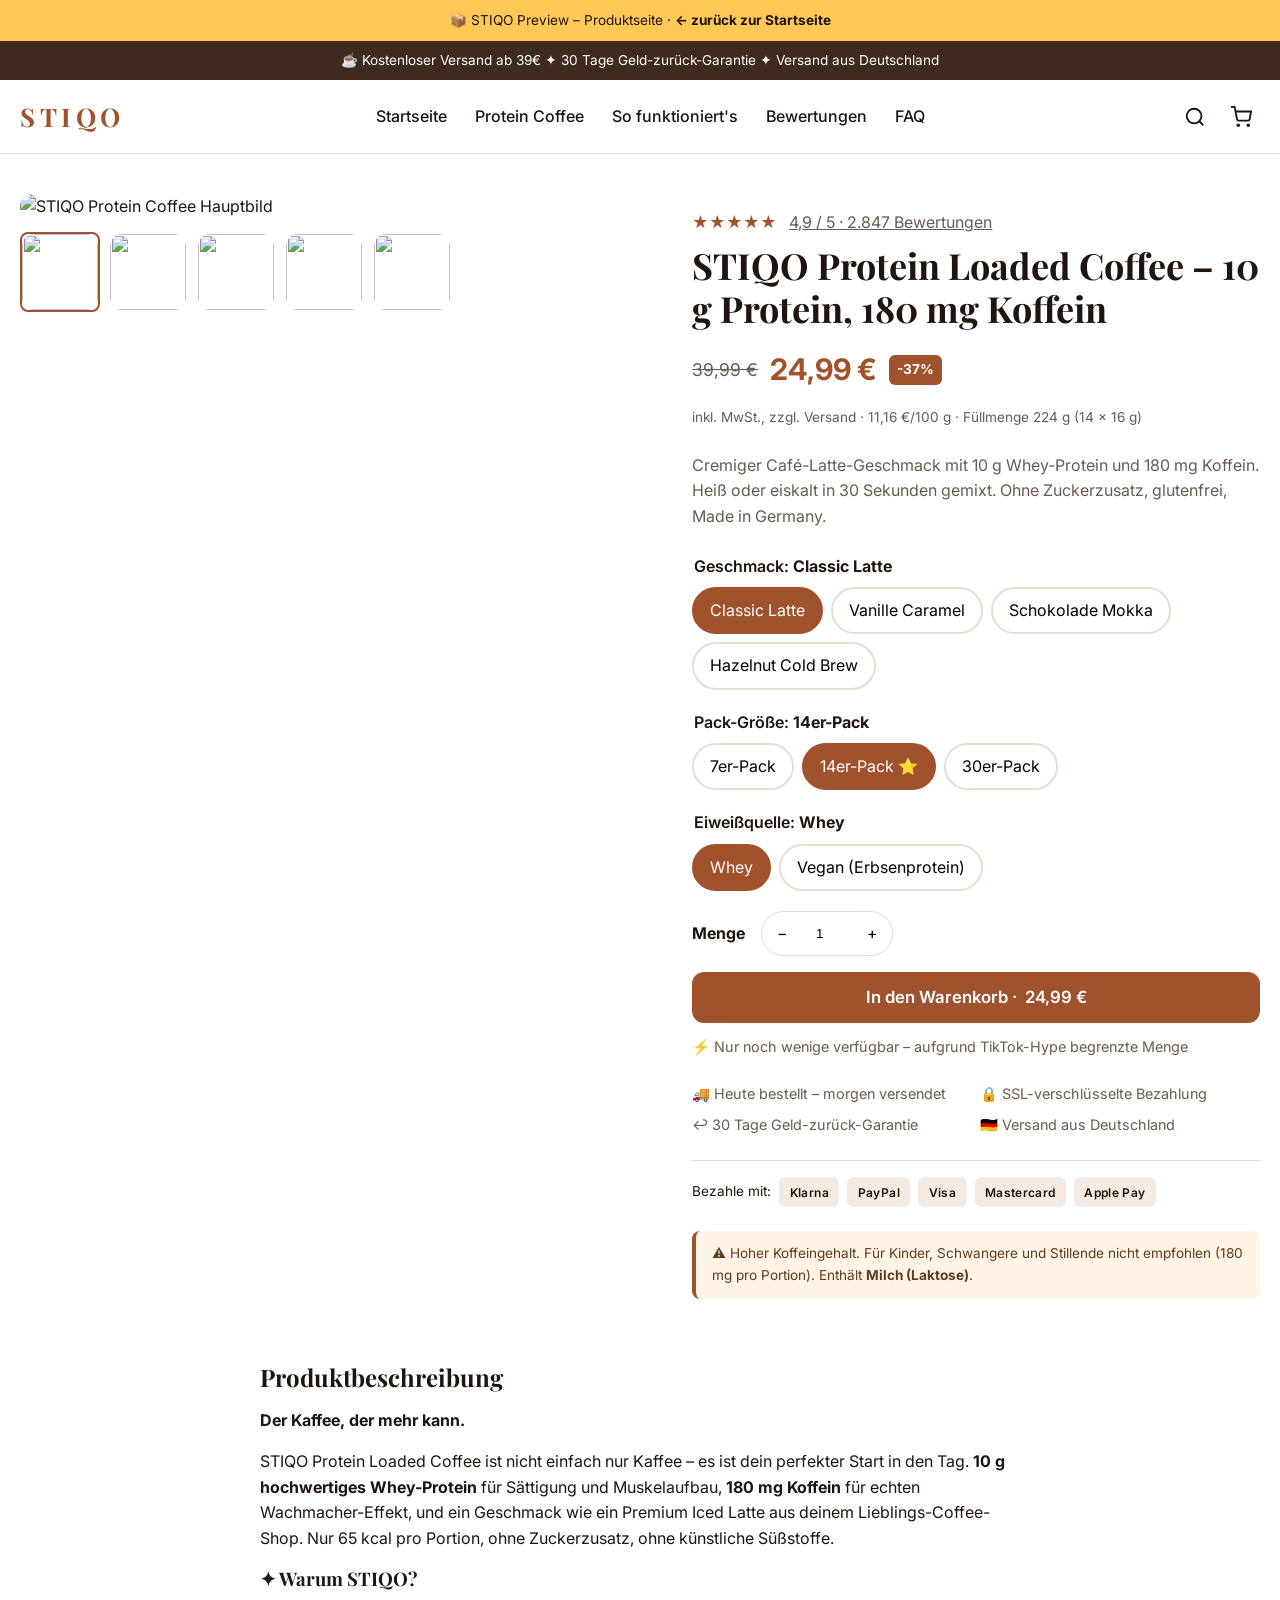
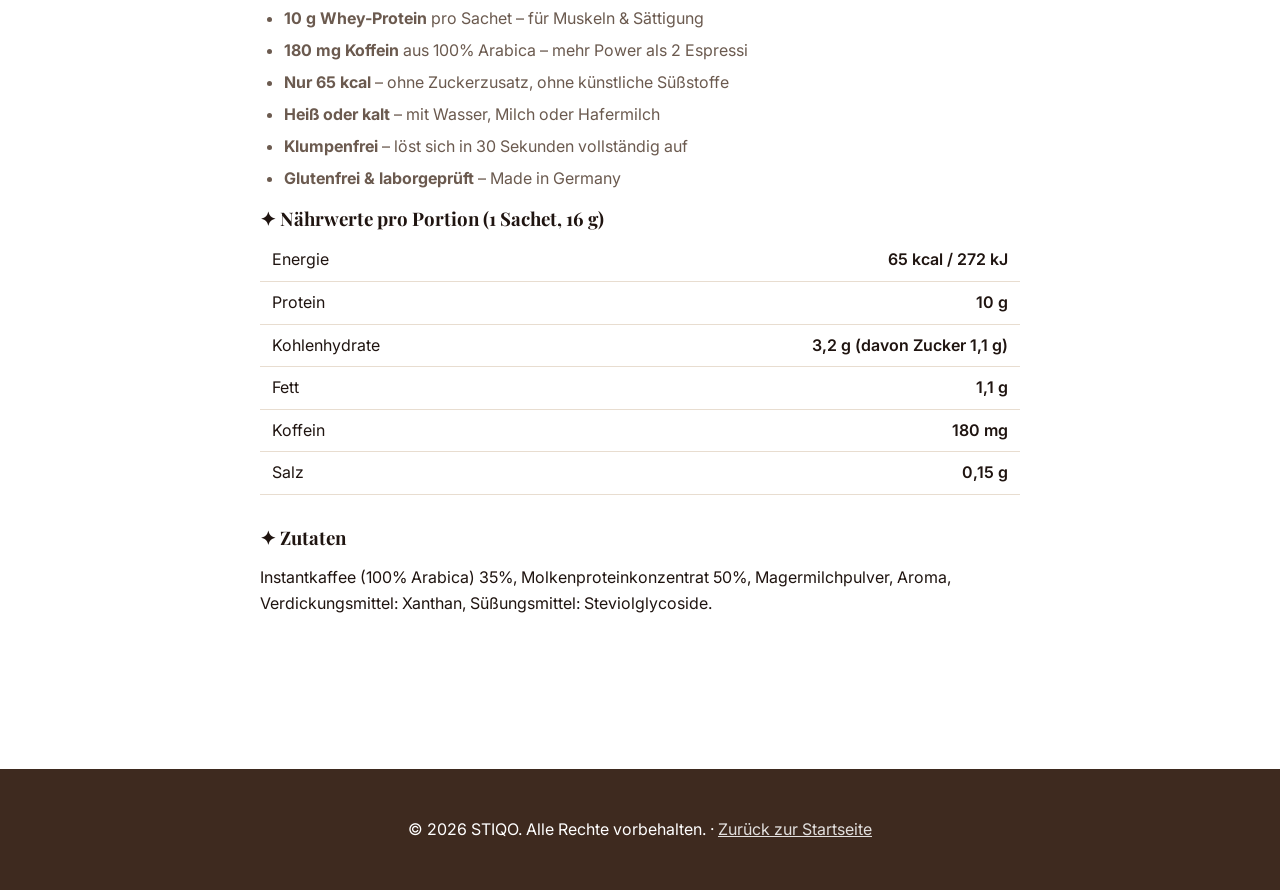
==== docs/product.html @ 2937c7e0 "feat: add static HTML preview of STIQO theme (index + product page)" ====
<!doctype html>
<html lang="de">
<head>
<meta charset="utf-8">
<meta name="viewport" content="width=device-width,initial-scale=1">
<title>STIQO Protein Loaded Coffee – 10g Protein, 180mg Koffein | 14er-Pack</title>
<link rel="stylesheet" href="index.html"><!-- ignored -->
<link href="https://fonts.googleapis.com/css2?family=Inter:wght@400;500;600;700&family=Playfair+Display:wght@700&display=swap" rel="stylesheet">
<style>
  :root{
    --color-primary:#A0522D;--color-secondary:#3E2A1F;--color-accent:#F4ECE2;
    --color-text:#1F1410;--color-bg:#FFFFFF;--color-muted:#6B5A4F;--color-border:#E8DDD0;
    --font-body:'Inter',sans-serif;--font-heading:'Playfair Display',serif;
    --page-width:1280px;--radius:12px;
  }
  *,*::before,*::after{box-sizing:border-box}
  body{margin:0;font-family:var(--font-body);color:var(--color-text);background:#fff;line-height:1.6}
  img{max-width:100%;display:block;height:auto}a{color:inherit;text-decoration:none}
  button{font:inherit;cursor:pointer;border:0;background:none}
  h1,h2,h3,h4{font-family:var(--font-heading);margin:0 0 .5em;line-height:1.2}
  .container{max-width:var(--page-width);margin:0 auto;padding:0 20px}
  .btn{display:inline-flex;align-items:center;justify-content:center;gap:.5rem;padding:.85rem 1.5rem;border-radius:var(--radius);font-weight:600;transition:.15s;line-height:1}
  .btn--primary{background:var(--color-primary);color:#fff}
  .btn--primary:hover{transform:translateY(-1px);filter:brightness(1.05)}
  .btn--lg{padding:1.05rem 1.75rem;font-size:1.05rem}
  .btn--block{display:flex;width:100%}

  .preview-bar{background:#FFC857;color:#1F1410;text-align:center;padding:.6rem 1rem;font-size:.85rem}
  .announcement-bar{background:var(--color-secondary);color:#fff;font-size:.85rem;padding:.55rem 0;text-align:center}
  .site-header{position:sticky;top:0;z-index:50;background:#fff;border-bottom:1px solid var(--color-border)}
  .site-header__inner{display:grid;grid-template-columns:auto 1fr auto;align-items:center;gap:1.5rem;padding:1rem 20px;max-width:var(--page-width);margin:0 auto}
  .logo-text{font-family:var(--font-heading);font-size:1.6rem;font-weight:700;letter-spacing:.18em;color:var(--color-primary)}
  .site-nav{display:flex;gap:1.75rem;justify-content:center}
  .site-nav a{font-weight:500}
  .site-header__actions{display:flex;gap:.5rem;align-items:center}
  .header-icon{padding:.5rem;border-radius:999px;display:inline-flex}

  .product-page{padding:2.5rem 0 4rem}
  .product-grid{display:grid;grid-template-columns:1.1fr 1fr;gap:3rem;align-items:start}
  .gallery img{width:100%;border-radius:var(--radius)}
  .gallery__thumbs{display:flex;gap:.5rem;margin-top:.75rem;flex-wrap:wrap}
  .gallery__thumb{width:80px;height:80px;border-radius:8px;overflow:hidden;border:2px solid transparent;cursor:pointer;padding:0}
  .gallery__thumb.active{border-color:var(--color-primary)}
  .gallery__thumb img{width:100%;height:100%;object-fit:cover}

  .info__rating{color:var(--color-primary);font-weight:600;margin-bottom:.5rem}
  .info__rating a{color:var(--color-muted);font-weight:400;margin-left:.5rem;text-decoration:underline}
  .info__title{font-size:clamp(1.6rem,3vw,2.25rem);margin-bottom:1rem}
  .info__price{display:flex;gap:.75rem;align-items:center;flex-wrap:wrap;margin-bottom:.25rem}
  .price-compare{color:var(--color-muted);text-decoration:line-through;font-size:1.1rem}
  .price-current{color:var(--color-primary);font-size:1.85rem;font-weight:700}
  .price-badge{background:var(--color-primary);color:#fff;padding:.25rem .5rem;border-radius:6px;font-size:.85rem;font-weight:700}
  .info__tax{font-size:.85rem;color:var(--color-muted);margin-bottom:1.5rem}
  .info__short{color:var(--color-muted);margin-bottom:1.5rem}

  .opt{border:0;padding:0;margin:0 0 1.25rem}
  .opt legend{font-weight:600;margin-bottom:.5rem}
  .opt__values{display:flex;gap:.5rem;flex-wrap:wrap}
  .pill{padding:.55rem 1rem;border:2px solid var(--color-border);border-radius:999px;cursor:pointer;background:#fff}
  .pill.active{border-color:var(--color-primary);background:var(--color-primary);color:#fff}

  .qty-row{display:flex;align-items:center;gap:1rem;margin-bottom:1rem}
  .qty{display:inline-flex;border:1px solid var(--color-border);border-radius:999px;overflow:hidden}
  .qty button{padding:.55rem .9rem}
  .qty input{width:50px;text-align:center;border:0;padding:.55rem 0}

  .stock{font-size:.9rem;color:var(--color-muted);margin-top:.75rem}
  .trust-list{list-style:none;padding:0;margin:1.5rem 0;display:grid;grid-template-columns:1fr 1fr;gap:.5rem;font-size:.9rem;color:var(--color-muted)}
  .payments{display:flex;flex-wrap:wrap;gap:.5rem;align-items:center;padding-top:1rem;border-top:1px solid var(--color-border);font-size:.85rem;margin-top:.75rem}
  .payment-badge{padding:.35rem .65rem;background:var(--color-accent);border-radius:6px;font-weight:600;font-size:.75rem;letter-spacing:.03em}

  .description{padding:2.5rem 0;max-width:760px;margin:0 auto}
  .description h2{margin-bottom:1rem}
  .description ul{padding-left:1.5rem;color:var(--color-muted)}
  .description li{margin-bottom:.4rem}
  .nutri{width:100%;border-collapse:collapse;margin-top:.5rem}
  .nutri td{padding:.5rem .75rem;border-bottom:1px solid var(--color-border)}
  .nutri td:last-child{text-align:right;font-weight:600}

  .legal-warning{background:#FFF4E6;border-left:4px solid #A0522D;padding:.75rem 1rem;border-radius:8px;font-size:.85rem;color:#5C3D1E;margin:1.5rem 0}

  .site-footer{background:var(--color-secondary);color:#fff;padding:2rem 0;text-align:center;margin-top:2rem}
  .site-footer a{color:rgba(255,255,255,.85);text-decoration:underline}

  @media (max-width:860px){.product-grid{grid-template-columns:1fr}.site-nav{display:none}}
</style>
</head>
<body>

<div class="preview-bar">
  📦 STIQO Preview – Produktseite ·
  <a href="index.html"><strong>← zurück zur Startseite</strong></a>
</div>

<div class="announcement-bar">☕ Kostenloser Versand ab 39€ ✦ 30 Tage Geld-zurück-Garantie ✦ Versand aus Deutschland</div>

<header class="site-header">
  <div class="site-header__inner">
    <a href="index.html"><span class="logo-text">STIQO</span></a>
    <nav class="site-nav">
      <a href="index.html">Startseite</a>
      <a href="product.html">Protein Coffee</a>
      <a href="index.html#how">So funktioniert's</a>
      <a href="index.html#reviews">Bewertungen</a>
      <a href="index.html#faq">FAQ</a>
    </nav>
    <div class="site-header__actions">
      <a href="#" class="header-icon">
        <svg width="22" height="22" viewBox="0 0 24 24" fill="none" stroke="currentColor" stroke-width="2"><circle cx="11" cy="11" r="8"/><line x1="21" y1="21" x2="16.65" y2="16.65"/></svg>
      </a>
      <a href="#" class="header-icon">
        <svg width="22" height="22" viewBox="0 0 24 24" fill="none" stroke="currentColor" stroke-width="2"><circle cx="9" cy="21" r="1"/><circle cx="20" cy="21" r="1"/><path d="M1 1h4l2.7 13.4a2 2 0 0 0 2 1.6h9.7a2 2 0 0 0 2-1.6L23 6H6"/></svg>
      </a>
    </div>
  </div>
</header>

<main class="product-page">
  <div class="container product-grid">
    <div class="gallery">
      <img id="mainImg" src="https://images.unsplash.com/photo-1517959105821-eaf2591984ca?auto=format&fit=crop&w=1200&q=85" alt="STIQO Protein Coffee Hauptbild">
      <div class="gallery__thumbs">
        <button class="gallery__thumb active" data-img="https://images.unsplash.com/photo-1517959105821-eaf2591984ca?auto=format&fit=crop&w=1200&q=85"><img src="https://images.unsplash.com/photo-1517959105821-eaf2591984ca?auto=format&fit=crop&w=200&q=70" alt=""></button>
        <button class="gallery__thumb" data-img="https://images.unsplash.com/photo-1514432324607-a09d9b4aefdd?auto=format&fit=crop&w=1200&q=85"><img src="https://images.unsplash.com/photo-1514432324607-a09d9b4aefdd?auto=format&fit=crop&w=200&q=70" alt=""></button>
        <button class="gallery__thumb" data-img="https://images.unsplash.com/photo-1461023058943-07fcbe16d735?auto=format&fit=crop&w=1200&q=85"><img src="https://images.unsplash.com/photo-1461023058943-07fcbe16d735?auto=format&fit=crop&w=200&q=70" alt=""></button>
        <button class="gallery__thumb" data-img="https://images.unsplash.com/photo-1459755486867-b55449bb39ff?auto=format&fit=crop&w=1200&q=85"><img src="https://images.unsplash.com/photo-1459755486867-b55449bb39ff?auto=format&fit=crop&w=200&q=70" alt=""></button>
        <button class="gallery__thumb" data-img="https://images.unsplash.com/photo-1498804103079-a6351b050096?auto=format&fit=crop&w=1200&q=85"><img src="https://images.unsplash.com/photo-1498804103079-a6351b050096?auto=format&fit=crop&w=200&q=70" alt=""></button>
      </div>
    </div>

    <div class="info">
      <p class="info__rating">★★★★★ <a href="#">4,9 / 5 · 2.847 Bewertungen</a></p>
      <h1 class="info__title">STIQO Protein Loaded Coffee – 10 g Protein, 180 mg Koffein</h1>

      <div class="info__price">
        <span class="price-compare">39,99 €</span>
        <span class="price-current">24,99 €</span>
        <span class="price-badge">-37%</span>
      </div>
      <p class="info__tax">inkl. MwSt., zzgl. Versand · 11,16 €/100 g · Füllmenge 224 g (14 × 16 g)</p>

      <p class="info__short">Cremiger Café-Latte-Geschmack mit 10 g Whey-Protein und 180 mg Koffein. Heiß oder eiskalt in 30 Sekunden gemixt. Ohne Zuckerzusatz, glutenfrei, Made in Germany.</p>

      <fieldset class="opt">
        <legend>Geschmack: <strong id="selFlavor">Classic Latte</strong></legend>
        <div class="opt__values">
          <button class="pill active" data-set="flavor" data-val="Classic Latte">Classic Latte</button>
          <button class="pill" data-set="flavor" data-val="Vanille Caramel">Vanille Caramel</button>
          <button class="pill" data-set="flavor" data-val="Schokolade Mokka">Schokolade Mokka</button>
          <button class="pill" data-set="flavor" data-val="Hazelnut Cold Brew">Hazelnut Cold Brew</button>
        </div>
      </fieldset>

      <fieldset class="opt">
        <legend>Pack-Größe: <strong id="selSize">14er-Pack</strong></legend>
        <div class="opt__values">
          <button class="pill" data-set="size" data-val="7er-Pack" data-price="14,99">7er-Pack</button>
          <button class="pill active" data-set="size" data-val="14er-Pack" data-price="24,99">14er-Pack ⭐</button>
          <button class="pill" data-set="size" data-val="30er-Pack" data-price="44,99">30er-Pack</button>
        </div>
      </fieldset>

      <fieldset class="opt">
        <legend>Eiweißquelle: <strong id="selSource">Whey</strong></legend>
        <div class="opt__values">
          <button class="pill active" data-set="source" data-val="Whey">Whey</button>
          <button class="pill" data-set="source" data-val="Vegan (Erbsenprotein)">Vegan (Erbsenprotein)</button>
        </div>
      </fieldset>

      <div class="qty-row">
        <strong>Menge</strong>
        <div class="qty"><button id="qDown">−</button><input id="qty" type="number" value="1" min="1"><button id="qUp">+</button></div>
      </div>

      <button class="btn btn--primary btn--lg btn--block" id="atc">In den Warenkorb · <span id="atcPrice">24,99 €</span></button>
      <p class="stock">⚡ Nur noch wenige verfügbar – aufgrund TikTok-Hype begrenzte Menge</p>

      <ul class="trust-list">
        <li>🚚 Heute bestellt – morgen versendet</li>
        <li>🔒 SSL-verschlüsselte Bezahlung</li>
        <li>↩ 30 Tage Geld-zurück-Garantie</li>
        <li>🇩🇪 Versand aus Deutschland</li>
      </ul>

      <div class="payments">
        <span>Bezahle mit:</span>
        <span class="payment-badge">Klarna</span>
        <span class="payment-badge">PayPal</span>
        <span class="payment-badge">Visa</span>
        <span class="payment-badge">Mastercard</span>
        <span class="payment-badge">Apple Pay</span>
      </div>

      <div class="legal-warning">
        ⚠ Hoher Koffeingehalt. Für Kinder, Schwangere und Stillende nicht empfohlen (180 mg pro Portion). Enthält <strong>Milch (Laktose)</strong>.
      </div>
    </div>
  </div>

  <div class="container description">
    <h2>Produktbeschreibung</h2>
    <p><strong>Der Kaffee, der mehr kann.</strong></p>
    <p>STIQO Protein Loaded Coffee ist nicht einfach nur Kaffee – es ist dein perfekter Start in den Tag. <strong>10 g hochwertiges Whey-Protein</strong> für Sättigung und Muskelaufbau, <strong>180 mg Koffein</strong> für echten Wachmacher-Effekt, und ein Geschmack wie ein Premium Iced Latte aus deinem Lieblings-Coffee-Shop. Nur 65 kcal pro Portion, ohne Zuckerzusatz, ohne künstliche Süßstoffe.</p>

      <h3>✦ Warum STIQO?</h3>
      <ul>
        <li><strong>10 g Whey-Protein</strong> pro Sachet – für Muskeln & Sättigung</li>
        <li><strong>180 mg Koffein</strong> aus 100% Arabica – mehr Power als 2 Espressi</li>
        <li><strong>Nur 65 kcal</strong> – ohne Zuckerzusatz, ohne künstliche Süßstoffe</li>
        <li><strong>Heiß oder kalt</strong> – mit Wasser, Milch oder Hafermilch</li>
        <li><strong>Klumpenfrei</strong> – löst sich in 30 Sekunden vollständig auf</li>
        <li><strong>Glutenfrei & laborgeprüft</strong> – Made in Germany</li>
      </ul>

      <h3>✦ Nährwerte pro Portion (1 Sachet, 16 g)</h3>
      <table class="nutri">
        <tr><td>Energie</td><td>65 kcal / 272 kJ</td></tr>
        <tr><td>Protein</td><td>10 g</td></tr>
        <tr><td>Kohlenhydrate</td><td>3,2 g (davon Zucker 1,1 g)</td></tr>
        <tr><td>Fett</td><td>1,1 g</td></tr>
        <tr><td>Koffein</td><td>180 mg</td></tr>
        <tr><td>Salz</td><td>0,15 g</td></tr>
      </table>

      <h3 style="margin-top:2rem">✦ Zutaten</h3>
      <p>Instantkaffee (100% Arabica) 35%, Molkenproteinkonzentrat 50%, Magermilchpulver, Aroma, Verdickungsmittel: Xanthan, Süßungsmittel: Steviolglycoside.</p>
  </div>
</main>

<footer class="site-footer">
  <p>&copy; 2026 STIQO. Alle Rechte vorbehalten. · <a href="index.html">Zurück zur Startseite</a></p>
</footer>

<script>
  // gallery
  document.querySelectorAll('.gallery__thumb').forEach(t=>{
    t.addEventListener('click',()=>{
      document.querySelectorAll('.gallery__thumb').forEach(x=>x.classList.remove('active'));
      t.classList.add('active');
      document.getElementById('mainImg').src = t.dataset.img;
    });
  });
  // pills
  const sel = {flavor:'Classic Latte',size:'14er-Pack',source:'Whey'};
  const price = {'7er-Pack':'14,99','14er-Pack':'24,99','30er-Pack':'44,99'};
  document.querySelectorAll('.pill').forEach(p=>{
    p.addEventListener('click',()=>{
      document.querySelectorAll('.pill[data-set="'+p.dataset.set+'"]').forEach(x=>x.classList.remove('active'));
      p.classList.add('active');
      sel[p.dataset.set]=p.dataset.val;
      const map={flavor:'selFlavor',size:'selSize',source:'selSource'};
      document.getElementById(map[p.dataset.set]).textContent = p.dataset.val;
      if(p.dataset.set==='size'){
        document.getElementById('atcPrice').textContent = price[p.dataset.val] + ' €';
      }
    });
  });
  // qty
  document.getElementById('qUp').addEventListener('click',()=>{const i=document.getElementById('qty');i.value=parseInt(i.value)+1;});
  document.getElementById('qDown').addEventListener('click',()=>{const i=document.getElementById('qty');i.value=Math.max(1,parseInt(i.value)-1);});
  document.getElementById('atc').addEventListener('click',()=>{
    alert('Demo: Hier würde "'+sel.flavor+' / '+sel.size+' / '+sel.source+'" in den Warenkorb gelegt werden.');
  });
</script>
</body>
</html>
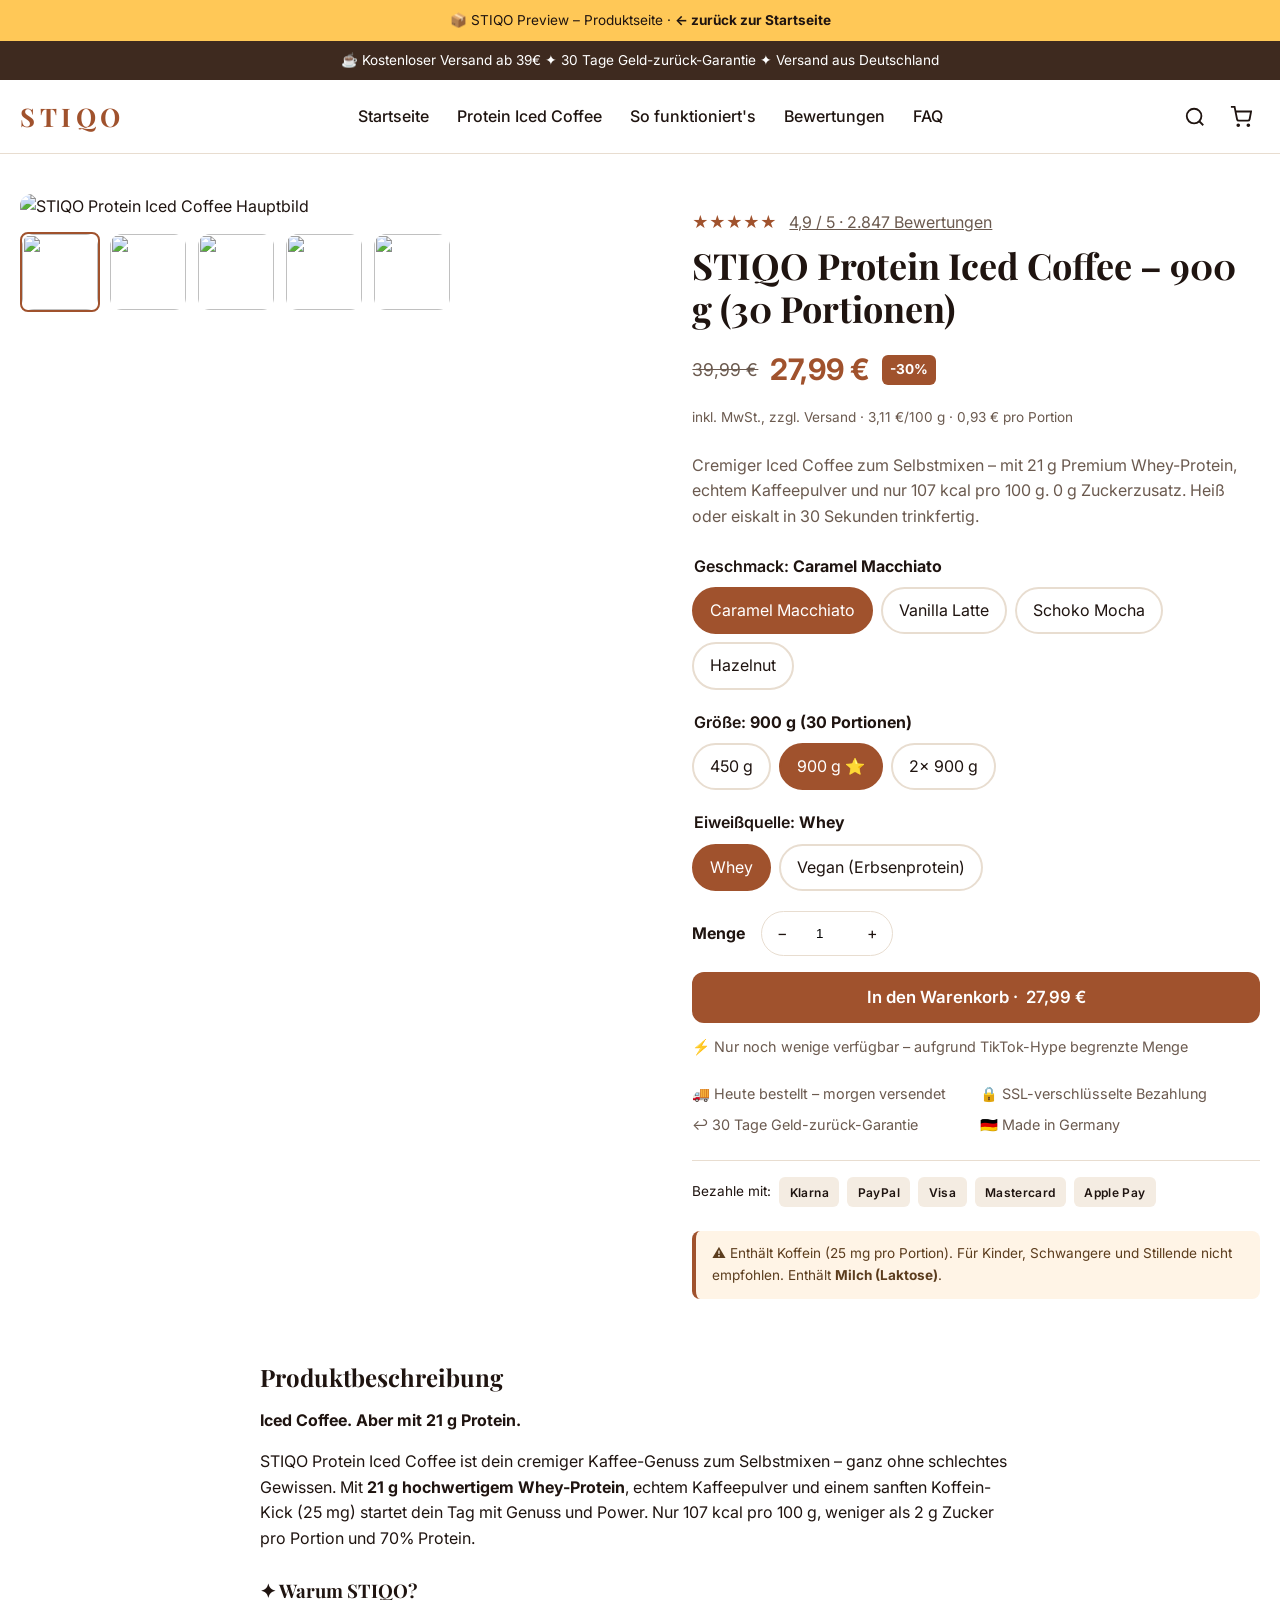
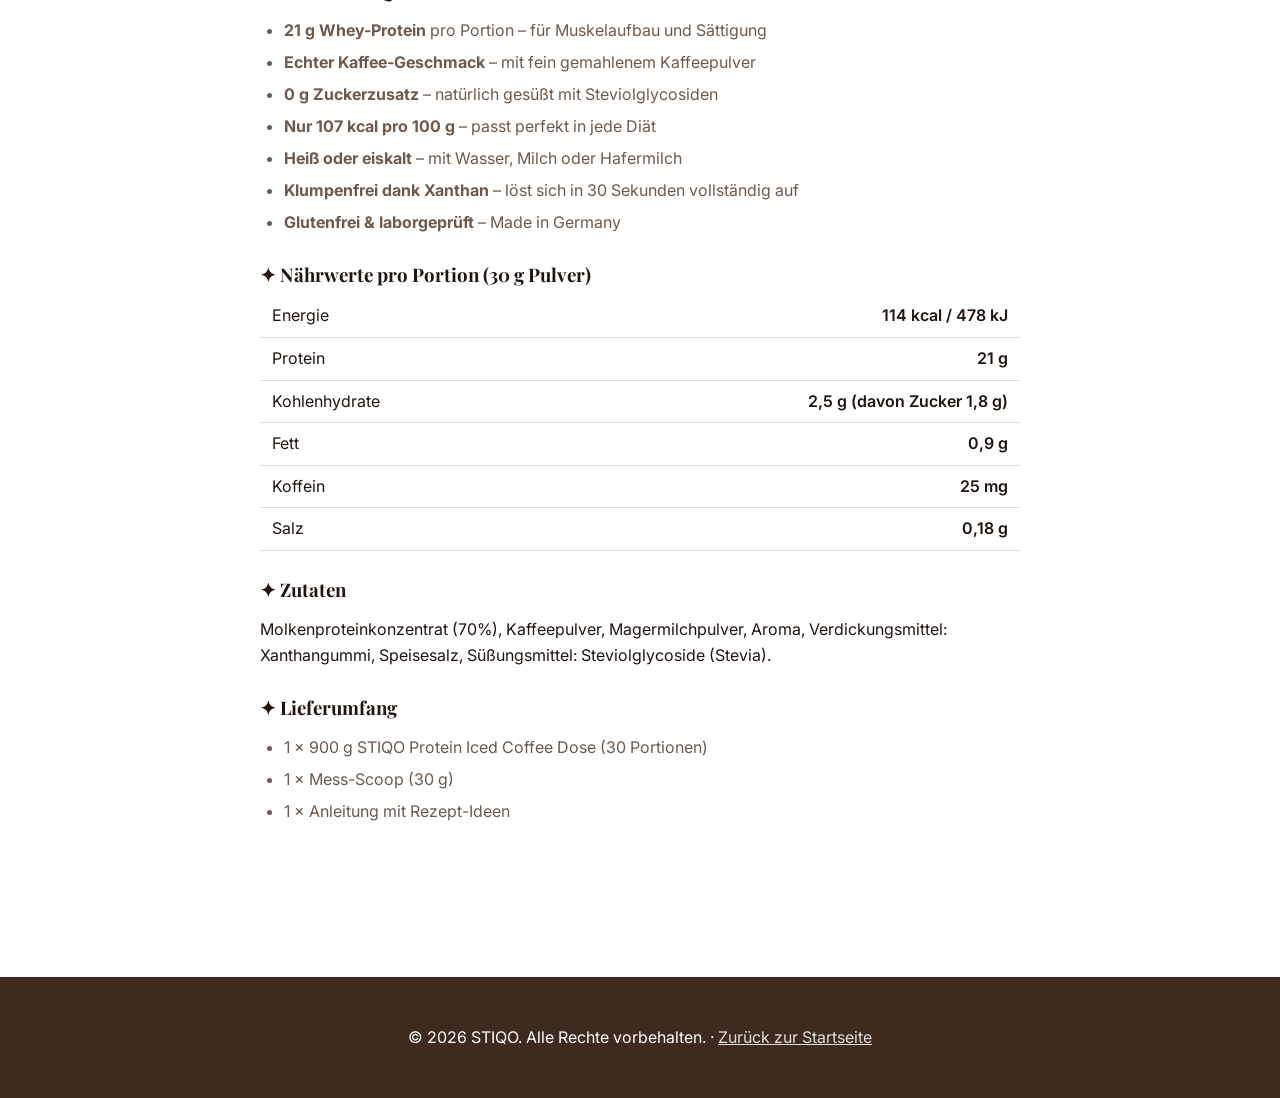
==== commit 7a4c8f33: "feat: pivot STIQO to 900g Protein Iced Coffee tin (30 servings)" ====
--- a/docs/product.html
+++ b/docs/product.html
@@ -3,8 +3,8 @@
 <head>
 <meta charset="utf-8">
 <meta name="viewport" content="width=device-width,initial-scale=1">
-<title>STIQO Protein Loaded Coffee – 10g Protein, 180mg Koffein | 14er-Pack</title>
-<link rel="stylesheet" href="index.html"><!-- ignored -->
+<title>STIQO Protein Iced Coffee – 900 g | 21 g Protein, 0 g Zucker</title>
+<meta name="description" content="STIQO Protein Iced Coffee 900 g – 30 Portionen Iced Coffee zum Selbstmixen mit 21 g Whey-Protein, echtem Kaffee, 0 g Zuckerzusatz. Made in Germany.">
 <link href="https://fonts.googleapis.com/css2?family=Inter:wght@400;500;600;700&family=Playfair+Display:wght@700&display=swap" rel="stylesheet">
 <style>
   :root{
@@ -16,7 +16,7 @@
   *,*::before,*::after{box-sizing:border-box}
   body{margin:0;font-family:var(--font-body);color:var(--color-text);background:#fff;line-height:1.6}
   img{max-width:100%;display:block;height:auto}a{color:inherit;text-decoration:none}
-  button{font:inherit;cursor:pointer;border:0;background:none}
+  button{font:inherit;cursor:pointer;border:0;background:none;color:inherit}
   h1,h2,h3,h4{font-family:var(--font-heading);margin:0 0 .5em;line-height:1.2}
   .container{max-width:var(--page-width);margin:0 auto;padding:0 20px}
   .btn{display:inline-flex;align-items:center;justify-content:center;gap:.5rem;padding:.85rem 1.5rem;border-radius:var(--radius);font-weight:600;transition:.15s;line-height:1}
@@ -71,6 +71,7 @@
 
   .description{padding:2.5rem 0;max-width:760px;margin:0 auto}
   .description h2{margin-bottom:1rem}
+  .description h3{margin-top:1.75rem}
   .description ul{padding-left:1.5rem;color:var(--color-muted)}
   .description li{margin-bottom:.4rem}
   .nutri{width:100%;border-collapse:collapse;margin-top:.5rem}
@@ -99,7 +100,7 @@
     <a href="index.html"><span class="logo-text">STIQO</span></a>
     <nav class="site-nav">
       <a href="index.html">Startseite</a>
-      <a href="product.html">Protein Coffee</a>
+      <a href="product.html">Protein Iced Coffee</a>
       <a href="index.html#how">So funktioniert's</a>
       <a href="index.html#reviews">Bewertungen</a>
       <a href="index.html#faq">FAQ</a>
@@ -118,7 +119,7 @@
 <main class="product-page">
   <div class="container product-grid">
     <div class="gallery">
-      <img id="mainImg" src="https://images.unsplash.com/photo-1517959105821-eaf2591984ca?auto=format&fit=crop&w=1200&q=85" alt="STIQO Protein Coffee Hauptbild">
+      <img id="mainImg" src="https://images.unsplash.com/photo-1517959105821-eaf2591984ca?auto=format&fit=crop&w=1200&q=85" alt="STIQO Protein Iced Coffee Hauptbild">
       <div class="gallery__thumbs">
         <button class="gallery__thumb active" data-img="https://images.unsplash.com/photo-1517959105821-eaf2591984ca?auto=format&fit=crop&w=1200&q=85"><img src="https://images.unsplash.com/photo-1517959105821-eaf2591984ca?auto=format&fit=crop&w=200&q=70" alt=""></button>
         <button class="gallery__thumb" data-img="https://images.unsplash.com/photo-1514432324607-a09d9b4aefdd?auto=format&fit=crop&w=1200&q=85"><img src="https://images.unsplash.com/photo-1514432324607-a09d9b4aefdd?auto=format&fit=crop&w=200&q=70" alt=""></button>
@@ -130,33 +131,33 @@
 
     <div class="info">
       <p class="info__rating">★★★★★ <a href="#">4,9 / 5 · 2.847 Bewertungen</a></p>
-      <h1 class="info__title">STIQO Protein Loaded Coffee – 10 g Protein, 180 mg Koffein</h1>
+      <h1 class="info__title">STIQO Protein Iced Coffee – 900 g (30 Portionen)</h1>
 
       <div class="info__price">
         <span class="price-compare">39,99 €</span>
-        <span class="price-current">24,99 €</span>
-        <span class="price-badge">-37%</span>
-      </div>
-      <p class="info__tax">inkl. MwSt., zzgl. Versand · 11,16 €/100 g · Füllmenge 224 g (14 × 16 g)</p>
-
-      <p class="info__short">Cremiger Café-Latte-Geschmack mit 10 g Whey-Protein und 180 mg Koffein. Heiß oder eiskalt in 30 Sekunden gemixt. Ohne Zuckerzusatz, glutenfrei, Made in Germany.</p>
+        <span class="price-current">27,99 €</span>
+        <span class="price-badge">-30%</span>
+      </div>
+      <p class="info__tax">inkl. MwSt., zzgl. Versand · 3,11 €/100 g · 0,93 € pro Portion</p>
+
+      <p class="info__short">Cremiger Iced Coffee zum Selbstmixen – mit 21 g Premium Whey-Protein, echtem Kaffeepulver und nur 107 kcal pro 100 g. 0 g Zuckerzusatz. Heiß oder eiskalt in 30 Sekunden trinkfertig.</p>
 
       <fieldset class="opt">
-        <legend>Geschmack: <strong id="selFlavor">Classic Latte</strong></legend>
+        <legend>Geschmack: <strong id="selFlavor">Caramel Macchiato</strong></legend>
         <div class="opt__values">
-          <button class="pill active" data-set="flavor" data-val="Classic Latte">Classic Latte</button>
-          <button class="pill" data-set="flavor" data-val="Vanille Caramel">Vanille Caramel</button>
-          <button class="pill" data-set="flavor" data-val="Schokolade Mokka">Schokolade Mokka</button>
-          <button class="pill" data-set="flavor" data-val="Hazelnut Cold Brew">Hazelnut Cold Brew</button>
+          <button class="pill active" data-set="flavor" data-val="Caramel Macchiato">Caramel Macchiato</button>
+          <button class="pill" data-set="flavor" data-val="Vanilla Latte">Vanilla Latte</button>
+          <button class="pill" data-set="flavor" data-val="Schoko Mocha">Schoko Mocha</button>
+          <button class="pill" data-set="flavor" data-val="Hazelnut">Hazelnut</button>
         </div>
       </fieldset>
 
       <fieldset class="opt">
-        <legend>Pack-Größe: <strong id="selSize">14er-Pack</strong></legend>
+        <legend>Größe: <strong id="selSize">900 g (30 Portionen)</strong></legend>
         <div class="opt__values">
-          <button class="pill" data-set="size" data-val="7er-Pack" data-price="14,99">7er-Pack</button>
-          <button class="pill active" data-set="size" data-val="14er-Pack" data-price="24,99">14er-Pack ⭐</button>
-          <button class="pill" data-set="size" data-val="30er-Pack" data-price="44,99">30er-Pack</button>
+          <button class="pill" data-set="size" data-val="450 g (15 Portionen)" data-price="17,99">450 g</button>
+          <button class="pill active" data-set="size" data-val="900 g (30 Portionen)" data-price="27,99">900 g ⭐</button>
+          <button class="pill" data-set="size" data-val="2 × 900 g Vorratspack" data-price="49,99">2× 900 g</button>
         </div>
       </fieldset>
 
@@ -173,14 +174,14 @@
         <div class="qty"><button id="qDown">−</button><input id="qty" type="number" value="1" min="1"><button id="qUp">+</button></div>
       </div>
 
-      <button class="btn btn--primary btn--lg btn--block" id="atc">In den Warenkorb · <span id="atcPrice">24,99 €</span></button>
+      <button class="btn btn--primary btn--lg btn--block" id="atc">In den Warenkorb · <span id="atcPrice">27,99 €</span></button>
       <p class="stock">⚡ Nur noch wenige verfügbar – aufgrund TikTok-Hype begrenzte Menge</p>
 
       <ul class="trust-list">
         <li>🚚 Heute bestellt – morgen versendet</li>
         <li>🔒 SSL-verschlüsselte Bezahlung</li>
         <li>↩ 30 Tage Geld-zurück-Garantie</li>
-        <li>🇩🇪 Versand aus Deutschland</li>
+        <li>🇩🇪 Made in Germany</li>
       </ul>
 
       <div class="payments">
@@ -193,38 +194,46 @@
       </div>
 
       <div class="legal-warning">
-        ⚠ Hoher Koffeingehalt. Für Kinder, Schwangere und Stillende nicht empfohlen (180 mg pro Portion). Enthält <strong>Milch (Laktose)</strong>.
+        ⚠ Enthält Koffein (25 mg pro Portion). Für Kinder, Schwangere und Stillende nicht empfohlen. Enthält <strong>Milch (Laktose)</strong>.
       </div>
     </div>
   </div>
 
   <div class="container description">
     <h2>Produktbeschreibung</h2>
-    <p><strong>Der Kaffee, der mehr kann.</strong></p>
-    <p>STIQO Protein Loaded Coffee ist nicht einfach nur Kaffee – es ist dein perfekter Start in den Tag. <strong>10 g hochwertiges Whey-Protein</strong> für Sättigung und Muskelaufbau, <strong>180 mg Koffein</strong> für echten Wachmacher-Effekt, und ein Geschmack wie ein Premium Iced Latte aus deinem Lieblings-Coffee-Shop. Nur 65 kcal pro Portion, ohne Zuckerzusatz, ohne künstliche Süßstoffe.</p>
-
-      <h3>✦ Warum STIQO?</h3>
-      <ul>
-        <li><strong>10 g Whey-Protein</strong> pro Sachet – für Muskeln & Sättigung</li>
-        <li><strong>180 mg Koffein</strong> aus 100% Arabica – mehr Power als 2 Espressi</li>
-        <li><strong>Nur 65 kcal</strong> – ohne Zuckerzusatz, ohne künstliche Süßstoffe</li>
-        <li><strong>Heiß oder kalt</strong> – mit Wasser, Milch oder Hafermilch</li>
-        <li><strong>Klumpenfrei</strong> – löst sich in 30 Sekunden vollständig auf</li>
-        <li><strong>Glutenfrei & laborgeprüft</strong> – Made in Germany</li>
-      </ul>
-
-      <h3>✦ Nährwerte pro Portion (1 Sachet, 16 g)</h3>
-      <table class="nutri">
-        <tr><td>Energie</td><td>65 kcal / 272 kJ</td></tr>
-        <tr><td>Protein</td><td>10 g</td></tr>
-        <tr><td>Kohlenhydrate</td><td>3,2 g (davon Zucker 1,1 g)</td></tr>
-        <tr><td>Fett</td><td>1,1 g</td></tr>
-        <tr><td>Koffein</td><td>180 mg</td></tr>
-        <tr><td>Salz</td><td>0,15 g</td></tr>
-      </table>
-
-      <h3 style="margin-top:2rem">✦ Zutaten</h3>
-      <p>Instantkaffee (100% Arabica) 35%, Molkenproteinkonzentrat 50%, Magermilchpulver, Aroma, Verdickungsmittel: Xanthan, Süßungsmittel: Steviolglycoside.</p>
+    <p><strong>Iced Coffee. Aber mit 21 g Protein.</strong></p>
+    <p>STIQO Protein Iced Coffee ist dein cremiger Kaffee-Genuss zum Selbstmixen – ganz ohne schlechtes Gewissen. Mit <strong>21 g hochwertigem Whey-Protein</strong>, echtem Kaffeepulver und einem sanften Koffein-Kick (25 mg) startet dein Tag mit Genuss und Power. Nur 107 kcal pro 100 g, weniger als 2 g Zucker pro Portion und 70% Protein.</p>
+
+    <h3>✦ Warum STIQO?</h3>
+    <ul>
+      <li><strong>21 g Whey-Protein</strong> pro Portion – für Muskelaufbau und Sättigung</li>
+      <li><strong>Echter Kaffee-Geschmack</strong> – mit fein gemahlenem Kaffeepulver</li>
+      <li><strong>0 g Zuckerzusatz</strong> – natürlich gesüßt mit Steviolglycosiden</li>
+      <li><strong>Nur 107 kcal pro 100 g</strong> – passt perfekt in jede Diät</li>
+      <li><strong>Heiß oder eiskalt</strong> – mit Wasser, Milch oder Hafermilch</li>
+      <li><strong>Klumpenfrei dank Xanthan</strong> – löst sich in 30 Sekunden vollständig auf</li>
+      <li><strong>Glutenfrei & laborgeprüft</strong> – Made in Germany</li>
+    </ul>
+
+    <h3>✦ Nährwerte pro Portion (30 g Pulver)</h3>
+    <table class="nutri">
+      <tr><td>Energie</td><td>114 kcal / 478 kJ</td></tr>
+      <tr><td>Protein</td><td>21 g</td></tr>
+      <tr><td>Kohlenhydrate</td><td>2,5 g (davon Zucker 1,8 g)</td></tr>
+      <tr><td>Fett</td><td>0,9 g</td></tr>
+      <tr><td>Koffein</td><td>25 mg</td></tr>
+      <tr><td>Salz</td><td>0,18 g</td></tr>
+    </table>
+
+    <h3>✦ Zutaten</h3>
+    <p>Molkenproteinkonzentrat (70%), Kaffeepulver, Magermilchpulver, Aroma, Verdickungsmittel: Xanthangummi, Speisesalz, Süßungsmittel: Steviolglycoside (Stevia).</p>
+
+    <h3>✦ Lieferumfang</h3>
+    <ul>
+      <li>1 × 900 g STIQO Protein Iced Coffee Dose (30 Portionen)</li>
+      <li>1 × Mess-Scoop (30 g)</li>
+      <li>1 × Anleitung mit Rezept-Ideen</li>
+    </ul>
   </div>
 </main>
 
@@ -233,7 +242,6 @@
 </footer>
 
 <script>
-  // gallery
   document.querySelectorAll('.gallery__thumb').forEach(t=>{
     t.addEventListener('click',()=>{
       document.querySelectorAll('.gallery__thumb').forEach(x=>x.classList.remove('active'));
@@ -241,9 +249,8 @@
       document.getElementById('mainImg').src = t.dataset.img;
     });
   });
-  // pills
-  const sel = {flavor:'Classic Latte',size:'14er-Pack',source:'Whey'};
-  const price = {'7er-Pack':'14,99','14er-Pack':'24,99','30er-Pack':'44,99'};
+  const sel = {flavor:'Caramel Macchiato',size:'900 g (30 Portionen)',source:'Whey'};
+  const price = {'450 g (15 Portionen)':'17,99','900 g (30 Portionen)':'27,99','2 × 900 g Vorratspack':'49,99'};
   document.querySelectorAll('.pill').forEach(p=>{
     p.addEventListener('click',()=>{
       document.querySelectorAll('.pill[data-set="'+p.dataset.set+'"]').forEach(x=>x.classList.remove('active'));
@@ -256,7 +263,6 @@
       }
     });
   });
-  // qty
   document.getElementById('qUp').addEventListener('click',()=>{const i=document.getElementById('qty');i.value=parseInt(i.value)+1;});
   document.getElementById('qDown').addEventListener('click',()=>{const i=document.getElementById('qty');i.value=Math.max(1,parseInt(i.value)-1);});
   document.getElementById('atc').addEventListener('click',()=>{
